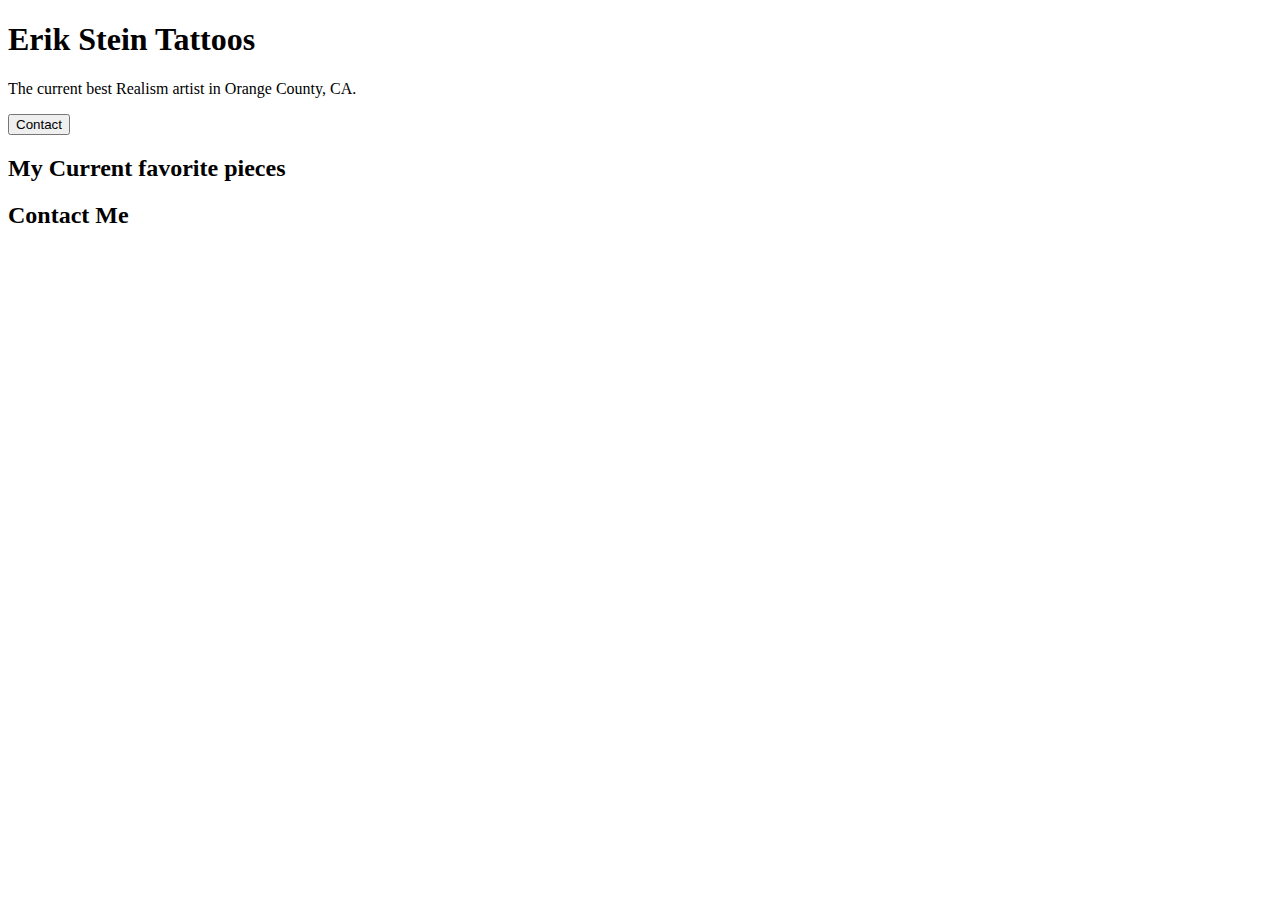
==== ErikStein/index.html @ 1d02fb6d "Add files via upload" ====
<!DOCTYPE html>
<html lang="en">
<head>
    <meta charset="UTF-8">
    <meta http-equiv="X-UA-Compatible" content="IE=edge">
    <meta name="viewport" content="width=device-width, initial-scale=1.0">
    <link rel="stylesheet" href="styles.css">
    <title>Erik Stein</title>
</head>
<body>
    <nav>
        <!-- put socials in here -->
    </nav>
    <div class="header">
        <div class="main">
            <h1>Erik Stein Tattoos</h1>
            <p>The current best Realism artist in Orange County, CA.</p>
        </div>
        <div class="secondary">
            <button>Contact</button>
        </div>
    </div>
    <div class="work">
        <h2>My Current favorite pieces</h2>
    </div>
    <div class="contact">
        <h2>Contact Me</h2>
    </div>
    <script src="script,js"></script>
</body>
</html>
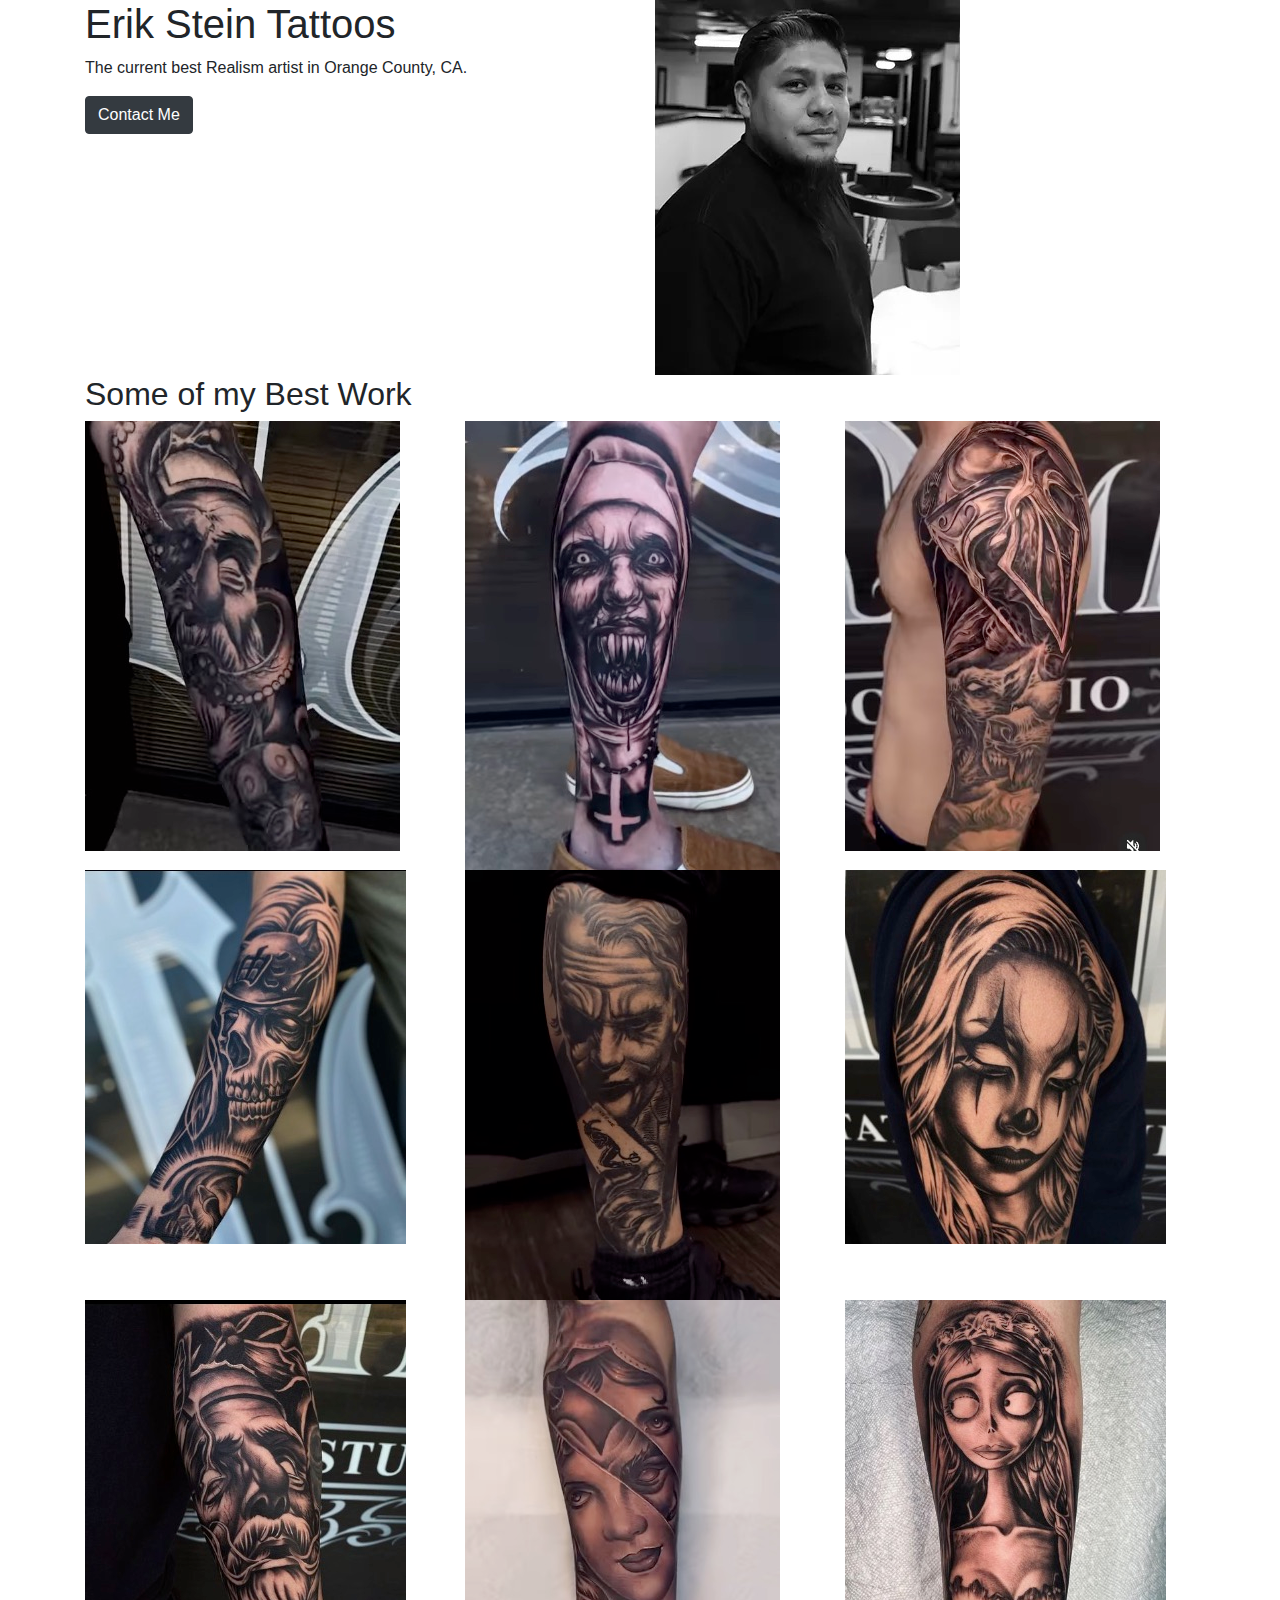
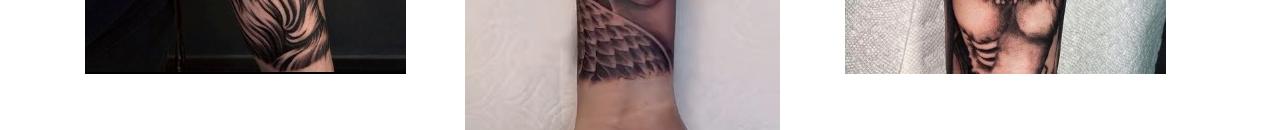
==== commit aee95534: "Add files via upload" ====
--- a/ErikStein/index.html
+++ b/ErikStein/index.html
@@ -5,27 +5,54 @@
     <meta http-equiv="X-UA-Compatible" content="IE=edge">
     <meta name="viewport" content="width=device-width, initial-scale=1.0">
     <link rel="stylesheet" href="styles.css">
+    <link rel="stylesheet" href="https://cdn.jsdelivr.net/npm/bootstrap@4.3.1/dist/css/bootstrap.min.css" integrity="sha384-ggOyR0iXCbMQv3Xipma34MD+dH/1fQ784/j6cY/iJTQUOhcWr7x9JvoRxT2MZw1T" crossorigin="anonymous">
     <title>Erik Stein</title>
 </head>
 <body>
-    <nav>
-        <!-- put socials in here -->
-    </nav>
-    <div class="header">
-        <div class="main">
-            <h1>Erik Stein Tattoos</h1>
-            <p>The current best Realism artist in Orange County, CA.</p>
+    <div class="container">
+        <div class="row">
+            <div class="col">
+                <h1>Erik Stein Tattoos</h1>
+                <p>The current best Realism artist in Orange County, CA.</p>
+                <a href="https://www.instagram.com/erik.stein.tattoos/?hl=en"><button class="btn btn-dark">Contact Me</button></a>
+            </div>
+            <div class="col">
+                <img src="profile.jpeg">
+            </div>
         </div>
-        <div class="secondary">
-            <button>Contact</button>
+        <div class="work">
+            <h2>Some of my Best Work</h2>
+            <div class="row">
+                <div class="col">
+                    <img src="1.jpeg">
+                </div>
+                <div class="col">
+                    <img src="2.jpeg">
+                </div>
+                <div class="col">
+                    <img src="3.jpeg">
+                </div>
+                <div class="col">
+                    <img src="4.jpeg">
+                </div>
+                <div class="col">
+                    <img src="5.jpeg">
+                </div>
+                <div class="col">
+                    <img src="6.jpeg">
+                </div>
+                <div class="col">
+                    <img src="7.jpeg">
+                </div>
+                <div class="col">
+                    <img src="8.jpeg">
+                </div>
+                <div class="col">
+                    <img src="9.jpeg">
+                </div>
+            </div>
         </div>
     </div>
-    <div class="work">
-        <h2>My Current favorite pieces</h2>
-    </div>
-    <div class="contact">
-        <h2>Contact Me</h2>
-    </div>
-    <script src="script,js"></script>
+    <script src="script.js"></script>
 </body>
 </html>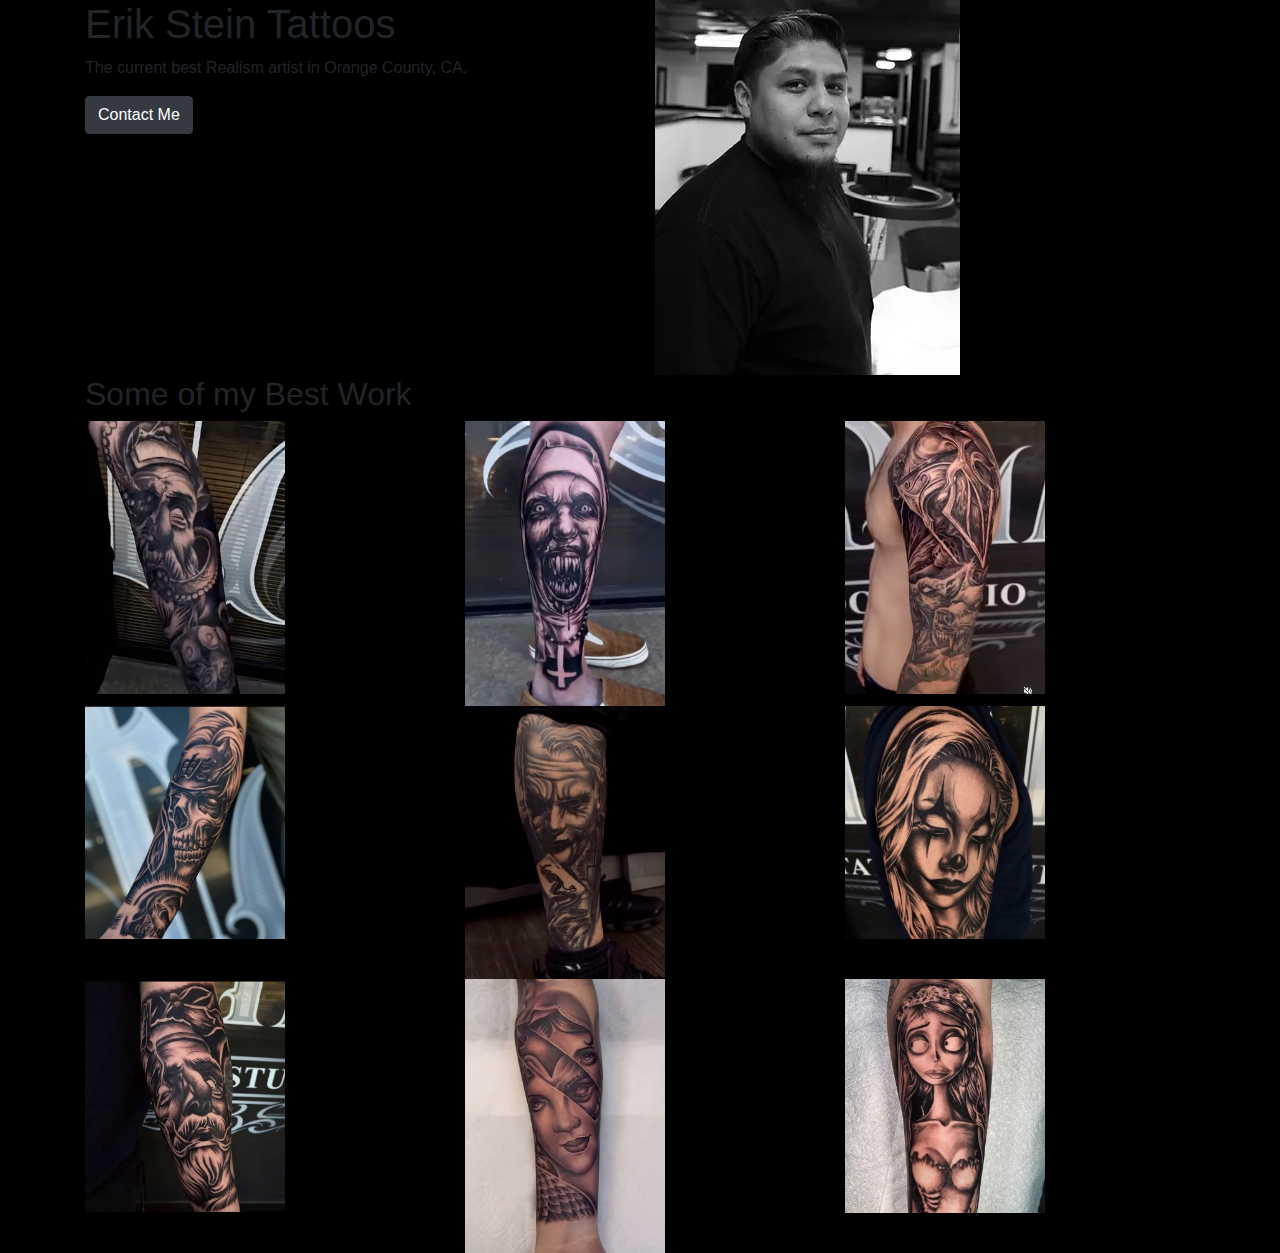
==== commit ce16842a: "Add files via upload" ====
--- a/ErikStein/index.html
+++ b/ErikStein/index.html
@@ -4,8 +4,8 @@
     <meta charset="UTF-8">
     <meta http-equiv="X-UA-Compatible" content="IE=edge">
     <meta name="viewport" content="width=device-width, initial-scale=1.0">
+    <link rel="stylesheet" href="https://cdn.jsdelivr.net/npm/bootstrap@4.3.1/dist/css/bootstrap.min.css" integrity="sha384-ggOyR0iXCbMQv3Xipma34MD+dH/1fQ784/j6cY/iJTQUOhcWr7x9JvoRxT2MZw1T" crossorigin="anonymous">
     <link rel="stylesheet" href="styles.css">
-    <link rel="stylesheet" href="https://cdn.jsdelivr.net/npm/bootstrap@4.3.1/dist/css/bootstrap.min.css" integrity="sha384-ggOyR0iXCbMQv3Xipma34MD+dH/1fQ784/j6cY/iJTQUOhcWr7x9JvoRxT2MZw1T" crossorigin="anonymous">
     <title>Erik Stein</title>
 </head>
 <body>
@@ -17,38 +17,42 @@
                 <a href="https://www.instagram.com/erik.stein.tattoos/?hl=en"><button class="btn btn-dark">Contact Me</button></a>
             </div>
             <div class="col">
-                <img src="profile.jpeg">
+                <img src="profile.jpeg" class="img-fluid">
             </div>
         </div>
         <div class="work">
             <h2>Some of my Best Work</h2>
             <div class="row">
                 <div class="col">
-                    <img src="1.jpeg">
+                    <img src="1.jpeg" class="img-fluid" alt="Tattoo Piece" width="200" height="auto">
                 </div>
                 <div class="col">
-                    <img src="2.jpeg">
+                    <img src="2.jpeg" class="img-fluid" alt="Tattoo Piece" width="200" height="auto">
                 </div>
                 <div class="col">
-                    <img src="3.jpeg">
+                    <img src="3.jpeg" class="img-fluid" alt="Tattoo Piece" width="200" height="auto">
+                </div>
+            </div>
+            <div class="row">
+                <div class="col">
+                    <img src="4.jpeg" class="img-fluid" alt="Tattoo Piece" width="200" height="auto">
                 </div>
                 <div class="col">
-                    <img src="4.jpeg">
+                    <img src="5.jpeg" class="img-fluid" alt="Tattoo Piece" width="200" height="auto">
                 </div>
                 <div class="col">
-                    <img src="5.jpeg">
+                    <img src="6.jpeg" class="img-fluid" alt="Tattoo Piece" width="200" height="auto">
+                </div>
+            </div>
+            <div class="row">
+                <div class="col">
+                    <img src="7.jpeg" class="img-fluid" alt="Tattoo Piece" width="200" height="auto">
                 </div>
                 <div class="col">
-                    <img src="6.jpeg">
+                    <img src="8.jpeg" class="img-fluid" alt="Tattoo Piece" width="200" height="auto">
                 </div>
                 <div class="col">
-                    <img src="7.jpeg">
-                </div>
-                <div class="col">
-                    <img src="8.jpeg">
-                </div>
-                <div class="col">
-                    <img src="9.jpeg">
+                    <img src="9.jpeg" class="img-fluid" alt="Tattoo Piece" width="200" height="auto">
                 </div>
             </div>
         </div>
--- a/ErikStein/styles.css
+++ b/ErikStein/styles.css
@@ -0,0 +1,3 @@
+body {
+    background-color: black;
+}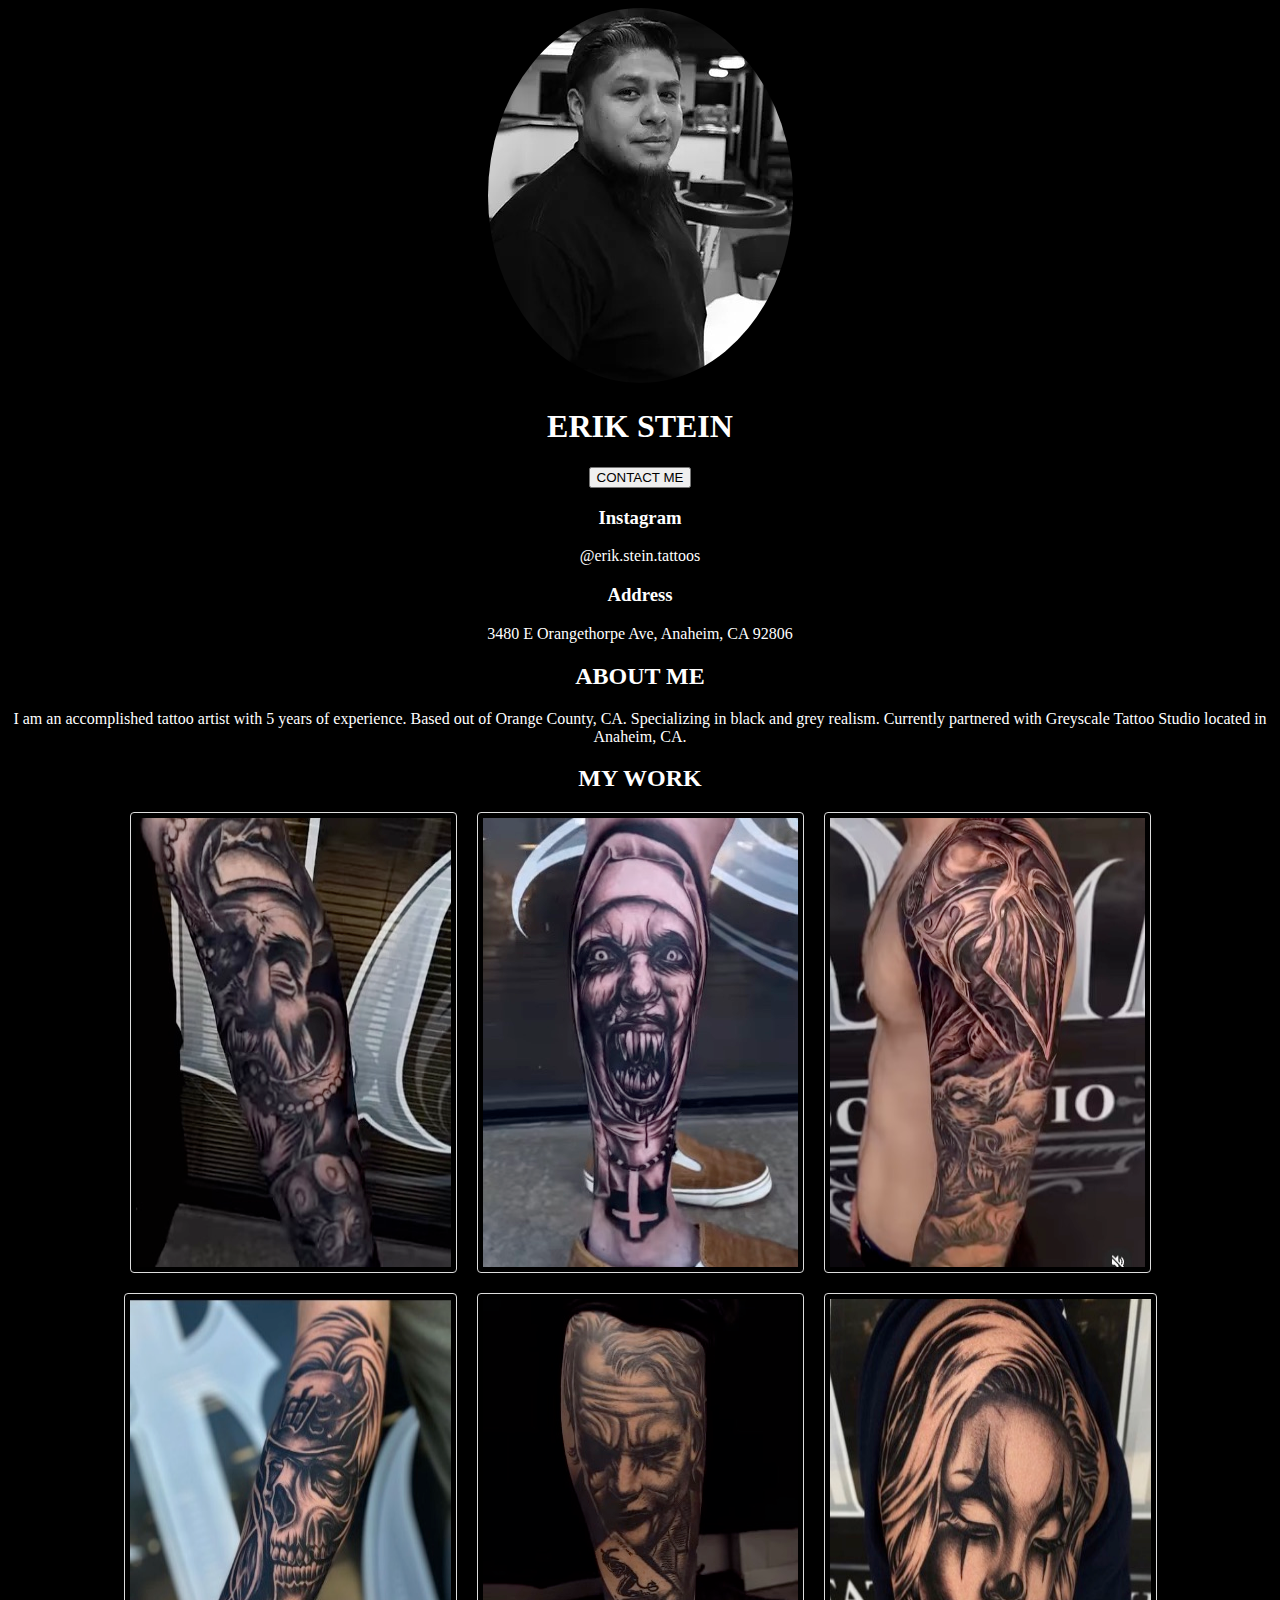
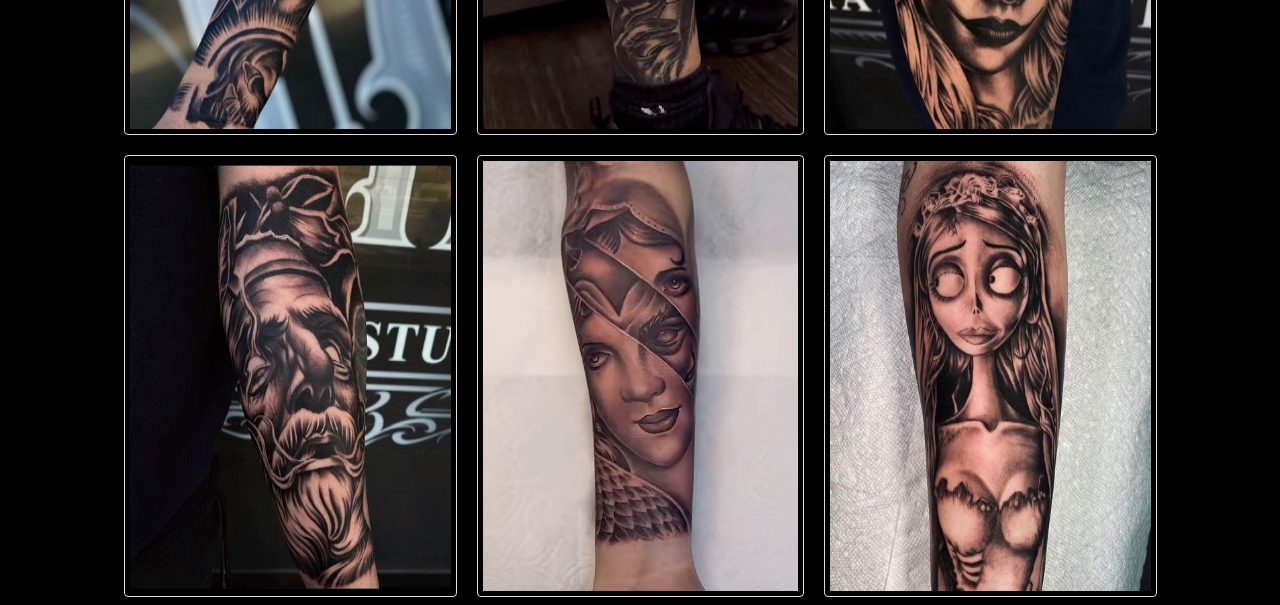
==== commit 82aedc6a: "Add files via upload" ====
--- a/ErikStein/index.html
+++ b/ErikStein/index.html
@@ -4,57 +4,36 @@
     <meta charset="UTF-8">
     <meta http-equiv="X-UA-Compatible" content="IE=edge">
     <meta name="viewport" content="width=device-width, initial-scale=1.0">
-    <link rel="stylesheet" href="https://cdn.jsdelivr.net/npm/bootstrap@4.3.1/dist/css/bootstrap.min.css" integrity="sha384-ggOyR0iXCbMQv3Xipma34MD+dH/1fQ784/j6cY/iJTQUOhcWr7x9JvoRxT2MZw1T" crossorigin="anonymous">
     <link rel="stylesheet" href="styles.css">
     <title>Erik Stein</title>
 </head>
 <body>
-    <div class="container">
-        <div class="row">
-            <div class="col">
-                <h1>Erik Stein Tattoos</h1>
-                <p>The current best Realism artist in Orange County, CA.</p>
-                <a href="https://www.instagram.com/erik.stein.tattoos/?hl=en"><button class="btn btn-dark">Contact Me</button></a>
-            </div>
-            <div class="col">
-                <img src="profile.jpeg" class="img-fluid">
-            </div>
+    <div class="main">
+        <div class="container-hero">
+            <img src="profile.jpeg" alt="Profile Image">
+            <h1>ERIK STEIN</h1>
+            <a href="https://www.instagram.com/erik.stein.tattoos/?hl=en"><button>CONTACT ME</button></a>
         </div>
-        <div class="work">
-            <h2>Some of my Best Work</h2>
-            <div class="row">
-                <div class="col">
-                    <img src="1.jpeg" class="img-fluid" alt="Tattoo Piece" width="200" height="auto">
-                </div>
-                <div class="col">
-                    <img src="2.jpeg" class="img-fluid" alt="Tattoo Piece" width="200" height="auto">
-                </div>
-                <div class="col">
-                    <img src="3.jpeg" class="img-fluid" alt="Tattoo Piece" width="200" height="auto">
-                </div>
-            </div>
-            <div class="row">
-                <div class="col">
-                    <img src="4.jpeg" class="img-fluid" alt="Tattoo Piece" width="200" height="auto">
-                </div>
-                <div class="col">
-                    <img src="5.jpeg" class="img-fluid" alt="Tattoo Piece" width="200" height="auto">
-                </div>
-                <div class="col">
-                    <img src="6.jpeg" class="img-fluid" alt="Tattoo Piece" width="200" height="auto">
-                </div>
-            </div>
-            <div class="row">
-                <div class="col">
-                    <img src="7.jpeg" class="img-fluid" alt="Tattoo Piece" width="200" height="auto">
-                </div>
-                <div class="col">
-                    <img src="8.jpeg" class="img-fluid" alt="Tattoo Piece" width="200" height="auto">
-                </div>
-                <div class="col">
-                    <img src="9.jpeg" class="img-fluid" alt="Tattoo Piece" width="200" height="auto">
-                </div>
-            </div>
+        <div class="container-about">
+            <h3>Instagram</h3>
+            <p>@erik.stein.tattoos</p>
+            <h3>Address</h3>
+            <p>3480 E Orangethorpe Ave, Anaheim, CA 92806</p>
+            <h2>ABOUT ME</h2>
+            <p>I am an accomplished tattoo artist with 5 years of experience. Based out of Orange County, CA.
+                Specializing in black and grey realism. Currently partnered with Greyscale Tattoo Studio located in Anaheim, CA.</p>
+        </div>
+        <h2>MY WORK</h2>
+        <div class="container-work">
+            <img src="1.jpeg" alt="Tattoo piece">
+            <img src="2.jpeg" alt="Tattoo piece">
+            <img src="3.jpeg" alt="Tattoo piece">
+            <img src="4.jpeg" alt="Tattoo piece">
+            <img src="5.jpeg" alt="Tattoo piece">
+            <img src="6.jpeg" alt="Tattoo piece">
+            <img src="7.jpeg" alt="Tattoo piece">
+            <img src="8.jpeg" alt="Tattoo piece">
+            <img src="9.jpeg" alt="Tattoo piece">
         </div>
     </div>
     <script src="script.js"></script>
--- a/ErikStein/styles.css
+++ b/ErikStein/styles.css
@@ -1,3 +1,34 @@
 body {
     background-color: black;
-}+    text-align: center;
+}
+
+h1, h2, h3, p {
+    color: white;
+}
+
+.container-hero img {
+    border-radius: 50%;
+    align-items: center;
+}
+
+.container-about {
+
+}
+
+.container-work {
+    display: flex;
+    gap: 20px 20px;
+    flex-wrap: wrap;
+    justify-content: center;
+}
+
+.container-work img {
+    border: 1px solid #ddd;
+    border-radius: 4px;
+    padding: 5px;
+}
+
+img:hover {
+    box-shadow: 0 0 2px 1px rgba(0, 140, 186, 0.5)
+}
